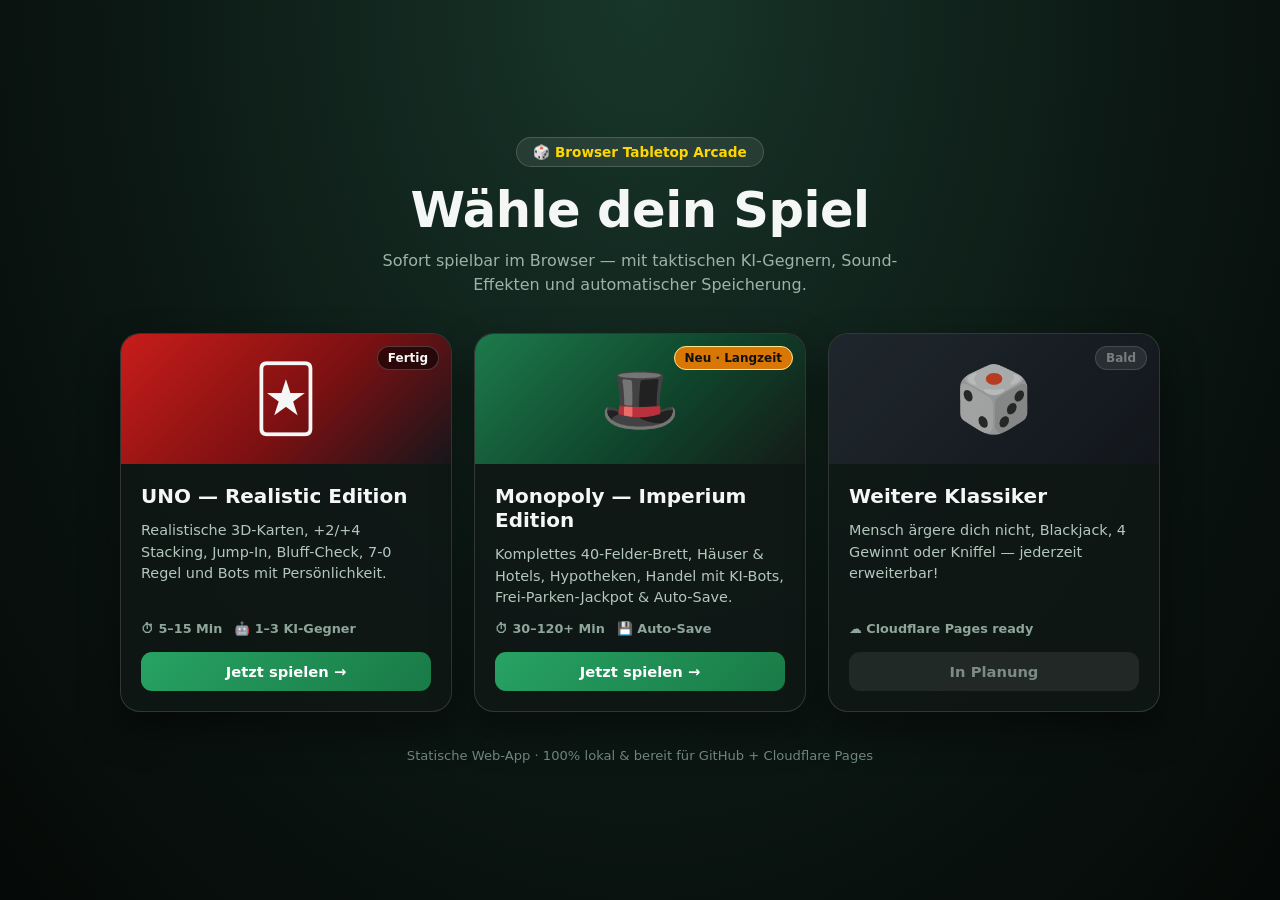
==== index.html @ 7bcfde2e "Initial Tabletop Arcade Hub with UNO and Monopoly" ====
<!DOCTYPE html>
<html lang="de">
<head>
    <meta charset="UTF-8">
    <meta name="viewport" content="width=device-width, initial-scale=1.0">
    <title>Tabletop Arcade — Spiele-Hub</title>
    <link rel="stylesheet" href="hub.css">
</head>
<body>
    <div class="hub-bg"></div>
    <main class="hub-container">
        <header class="hub-header">
            <div class="hub-pill">🎲 Browser Tabletop Arcade</div>
            <h1>Wähle dein Spiel</h1>
            <p class="hub-sub">Sofort spielbar im Browser — mit taktischen KI-Gegnern, Sound-Effekten und automatischer Speicherung.</p>
        </header>

        <section class="games-grid">
            <!-- UNO Card -->
            <a href="uno/index.html" class="game-card card-uno">
                <div class="game-banner">
                    <span class="game-emoji">🃏</span>
                    <span class="game-tag">Fertig</span>
                </div>
                <div class="game-body">
                    <h2>UNO — Realistic Edition</h2>
                    <p>Realistische 3D-Karten, +2/+4 Stacking, Jump-In, Bluff-Check, 7-0 Regel und Bots mit Persönlichkeit.</p>
                    <div class="game-meta">
                        <span>⏱ 5–15 Min</span>
                        <span>🤖 1–3 KI-Gegner</span>
                    </div>
                    <div class="play-btn">Jetzt spielen →</div>
                </div>
            </a>

            <!-- Monopoly Card -->
            <a href="monopoly/index.html" class="game-card card-monopoly">
                <div class="game-banner">
                    <span class="game-emoji">🎩</span>
                    <span class="game-tag tag-new">Neu · Langzeit</span>
                </div>
                <div class="game-body">
                    <h2>Monopoly — Imperium Edition</h2>
                    <p>Komplettes 40-Felder-Brett, Häuser &amp; Hotels, Hypotheken, Handel mit KI-Bots, Frei-Parken-Jackpot &amp; Auto-Save.</p>
                    <div class="game-meta">
                        <span>⏱ 30–120+ Min</span>
                        <span>💾 Auto-Save</span>
                    </div>
                    <div class="play-btn">Jetzt spielen →</div>
                </div>
            </a>

            <!-- Coming Soon Card -->
            <div class="game-card card-soon">
                <div class="game-banner">
                    <span class="game-emoji">🎲</span>
                    <span class="game-tag tag-soon">Bald</span>
                </div>
                <div class="game-body">
                    <h2>Weitere Klassiker</h2>
                    <p>Mensch ärgere dich nicht, Blackjack, 4 Gewinnt oder Kniffel — jederzeit erweiterbar!</p>
                    <div class="game-meta">
                        <span>☁️ Cloudflare Pages ready</span>
                    </div>
                    <div class="play-btn disabled">In Planung</div>
                </div>
            </div>
        </section>

        <footer class="hub-footer">
            <span>Statische Web-App · 100% lokal &amp; bereit für GitHub + Cloudflare Pages</span>
        </footer>
    </main>
</body>
</html>
---- hub.css ----
* {
    box-sizing: border-box;
    margin: 0;
    padding: 0;
}

body {
    min-height: 100vh;
    font-family: 'Segoe UI', system-ui, -apple-system, sans-serif;
    color: #f4f7f5;
    background: radial-gradient(ellipse at top, #18362a 0%, #0b1612 60%, #050907 100%);
    display: flex;
    align-items: center;
    justify-content: center;
    padding: 32px 20px;
}

.hub-container {
    width: 100%;
    max-width: 1040px;
    display: flex;
    flex-direction: column;
    gap: 36px;
}

.hub-header {
    text-align: center;
}

.hub-pill {
    display: inline-block;
    padding: 6px 16px;
    border-radius: 999px;
    background: rgba(255, 255, 255, 0.08);
    border: 1px solid rgba(255, 255, 255, 0.16);
    font-size: 0.85rem;
    font-weight: 700;
    color: #ffd700;
    margin-bottom: 14px;
}

.hub-header h1 {
    font-size: clamp(2.1rem, 4vw, 3.1rem);
    font-weight: 900;
    letter-spacing: -0.5px;
    margin-bottom: 10px;
}

.hub-sub {
    color: #9eb3a8;
    font-size: 1rem;
    max-width: 580px;
    margin: 0 auto;
    line-height: 1.5;
}

.games-grid {
    display: grid;
    grid-template-columns: repeat(auto-fit, minmax(290px, 1fr));
    gap: 22px;
}

.game-card {
    display: flex;
    flex-direction: column;
    text-decoration: none;
    color: inherit;
    border-radius: 20px;
    overflow: hidden;
    background: rgba(16, 24, 21, 0.86);
    border: 1px solid rgba(255, 255, 255, 0.14);
    box-shadow: 0 18px 40px rgba(0, 0, 0, 0.45);
    transition: transform 0.22s ease, box-shadow 0.22s ease, border-color 0.22s ease;
}

.game-card:hover:not(.card-soon) {
    transform: translateY(-6px);
    box-shadow: 0 26px 56px rgba(0, 0, 0, 0.6);
    border-color: rgba(255, 215, 0, 0.55);
}

.game-banner {
    position: relative;
    height: 130px;
    display: flex;
    align-items: center;
    justify-content: center;
    font-size: 4rem;
}

.card-uno .game-banner {
    background: linear-gradient(135deg, #c81d1a 0%, #7c1012 55%, #16161b 100%);
}

.card-monopoly .game-banner {
    background: linear-gradient(135deg, #1d7a4c 0%, #0f462c 55%, #141b18 100%);
}

.card-soon .game-banner {
    background: linear-gradient(135deg, #272d38 0%, #15181f 100%);
    opacity: 0.7;
}

.game-tag {
    position: absolute;
    top: 12px;
    right: 12px;
    padding: 4px 10px;
    border-radius: 999px;
    font-size: 0.75rem;
    font-weight: 800;
    background: rgba(0, 0, 0, 0.55);
    border: 1px solid rgba(255, 255, 255, 0.2);
}

.tag-new { background: #d97706; color: #111; border-color: #fde68a; }
.tag-soon { background: rgba(255, 255, 255, 0.12); color: #aaa; }

.game-body {
    flex: 1;
    display: flex;
    flex-direction: column;
    padding: 20px;
    gap: 12px;
}

.game-body h2 {
    font-size: 1.25rem;
    font-weight: 800;
}

.game-body p {
    font-size: 0.9rem;
    line-height: 1.5;
    color: #b4c7bd;
    flex: 1;
}

.game-meta {
    display: flex;
    gap: 12px;
    font-size: 0.8rem;
    color: #8fa69a;
    font-weight: 600;
}

.play-btn {
    margin-top: 4px;
    text-align: center;
    padding: 11px 16px;
    border-radius: 11px;
    background: linear-gradient(135deg, #27a363, #197a47);
    color: #fff;
    font-weight: 800;
    font-size: 0.92rem;
}

.play-btn.disabled {
    background: rgba(255, 255, 255, 0.08);
    color: #7c8c84;
}

.hub-footer {
    text-align: center;
    font-size: 0.82rem;
    color: #6e8579;
}
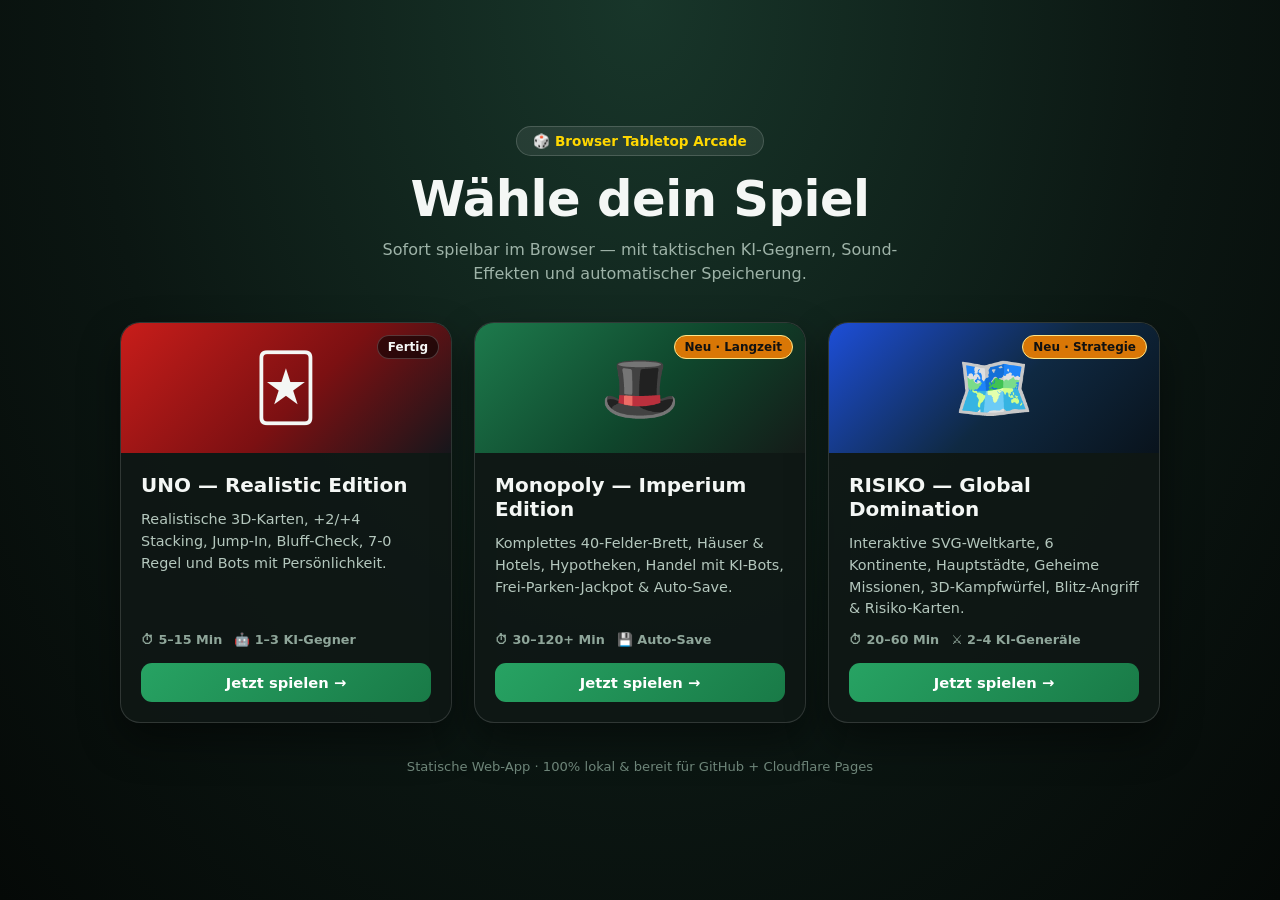
==== commit dd721776: "Add RISIKO Global Domination to Tabletop Arcade Hub" ====
--- a/index.html
+++ b/index.html
@@ -50,21 +50,22 @@
                 </div>
             </a>
 
-            <!-- Coming Soon Card -->
-            <div class="game-card card-soon">
+            <!-- RISIKO Card -->
+            <a href="risiko/index.html" class="game-card card-risiko">
                 <div class="game-banner">
-                    <span class="game-emoji">🎲</span>
-                    <span class="game-tag tag-soon">Bald</span>
+                    <span class="game-emoji">🗺️</span>
+                    <span class="game-tag tag-new">Neu · Strategie</span>
                 </div>
                 <div class="game-body">
-                    <h2>Weitere Klassiker</h2>
-                    <p>Mensch ärgere dich nicht, Blackjack, 4 Gewinnt oder Kniffel — jederzeit erweiterbar!</p>
+                    <h2>RISIKO — Global Domination</h2>
+                    <p>Interaktive SVG-Weltkarte, 6 Kontinente, Hauptstädte, Geheime Missionen, 3D-Kampfwürfel, Blitz-Angriff &amp; Risiko-Karten.</p>
                     <div class="game-meta">
-                        <span>☁️ Cloudflare Pages ready</span>
+                        <span>⏱ 20–60 Min</span>
+                        <span>⚔️ 2–4 KI-Generäle</span>
                     </div>
-                    <div class="play-btn disabled">In Planung</div>
+                    <div class="play-btn">Jetzt spielen →</div>
                 </div>
-            </div>
+            </a>
         </section>
 
         <footer class="hub-footer">
--- a/hub.css
+++ b/hub.css
@@ -96,6 +96,10 @@
     background: linear-gradient(135deg, #1d7a4c 0%, #0f462c 55%, #141b18 100%);
 }
 
+.card-risiko .game-banner {
+    background: linear-gradient(135deg, #1d4ed8 0%, #0f2942 55%, #09131c 100%);
+}
+
 .card-soon .game-banner {
     background: linear-gradient(135deg, #272d38 0%, #15181f 100%);
     opacity: 0.7;
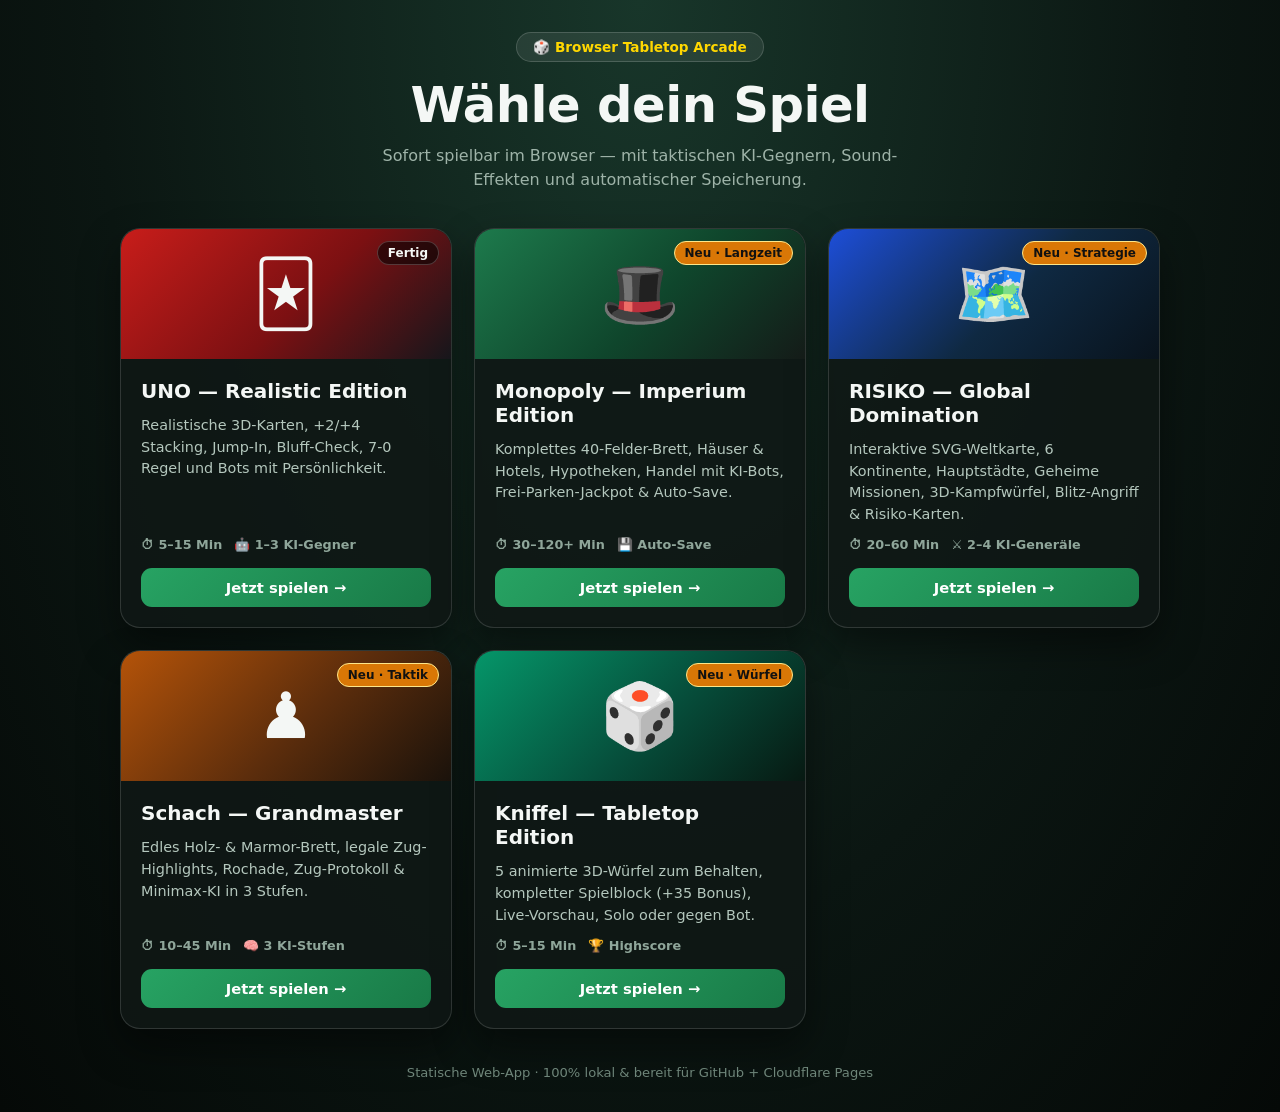
==== commit 3c802432: "Add Schach (Grandmaster Edition) and Kniffel (Tabletop Edition) to Hub" ====
--- a/index.html
+++ b/index.html
@@ -66,6 +66,40 @@
                     <div class="play-btn">Jetzt spielen →</div>
                 </div>
             </a>
+
+            <!-- Schach Card -->
+            <a href="schach/index.html" class="game-card card-chess">
+                <div class="game-banner">
+                    <span class="game-emoji">♟️</span>
+                    <span class="game-tag tag-new">Neu · Taktik</span>
+                </div>
+                <div class="game-body">
+                    <h2>Schach — Grandmaster</h2>
+                    <p>Edles Holz- &amp; Marmor-Brett, legale Zug-Highlights, Rochade, Zug-Protokoll &amp; Minimax-KI in 3 Stufen.</p>
+                    <div class="game-meta">
+                        <span>⏱ 10–45 Min</span>
+                        <span>🧠 3 KI-Stufen</span>
+                    </div>
+                    <div class="play-btn">Jetzt spielen →</div>
+                </div>
+            </a>
+
+            <!-- Kniffel Card -->
+            <a href="kniffel/index.html" class="game-card card-kniffel">
+                <div class="game-banner">
+                    <span class="game-emoji">🎲</span>
+                    <span class="game-tag tag-new">Neu · Würfel</span>
+                </div>
+                <div class="game-body">
+                    <h2>Kniffel — Tabletop Edition</h2>
+                    <p>5 animierte 3D-Würfel zum Behalten, kompletter Spielblock (+35 Bonus), Live-Vorschau, Solo oder gegen Bot.</p>
+                    <div class="game-meta">
+                        <span>⏱ 5–15 Min</span>
+                        <span>🏆 Highscore</span>
+                    </div>
+                    <div class="play-btn">Jetzt spielen →</div>
+                </div>
+            </a>
         </section>
 
         <footer class="hub-footer">
--- a/hub.css
+++ b/hub.css
@@ -100,6 +100,14 @@
     background: linear-gradient(135deg, #1d4ed8 0%, #0f2942 55%, #09131c 100%);
 }
 
+.card-chess .game-banner {
+    background: linear-gradient(135deg, #b45309 0%, #5c2d0c 55%, #1a120b 100%);
+}
+
+.card-kniffel .game-banner {
+    background: linear-gradient(135deg, #059669 0%, #064e3b 55%, #071912 100%);
+}
+
 .card-soon .game-banner {
     background: linear-gradient(135deg, #272d38 0%, #15181f 100%);
     opacity: 0.7;
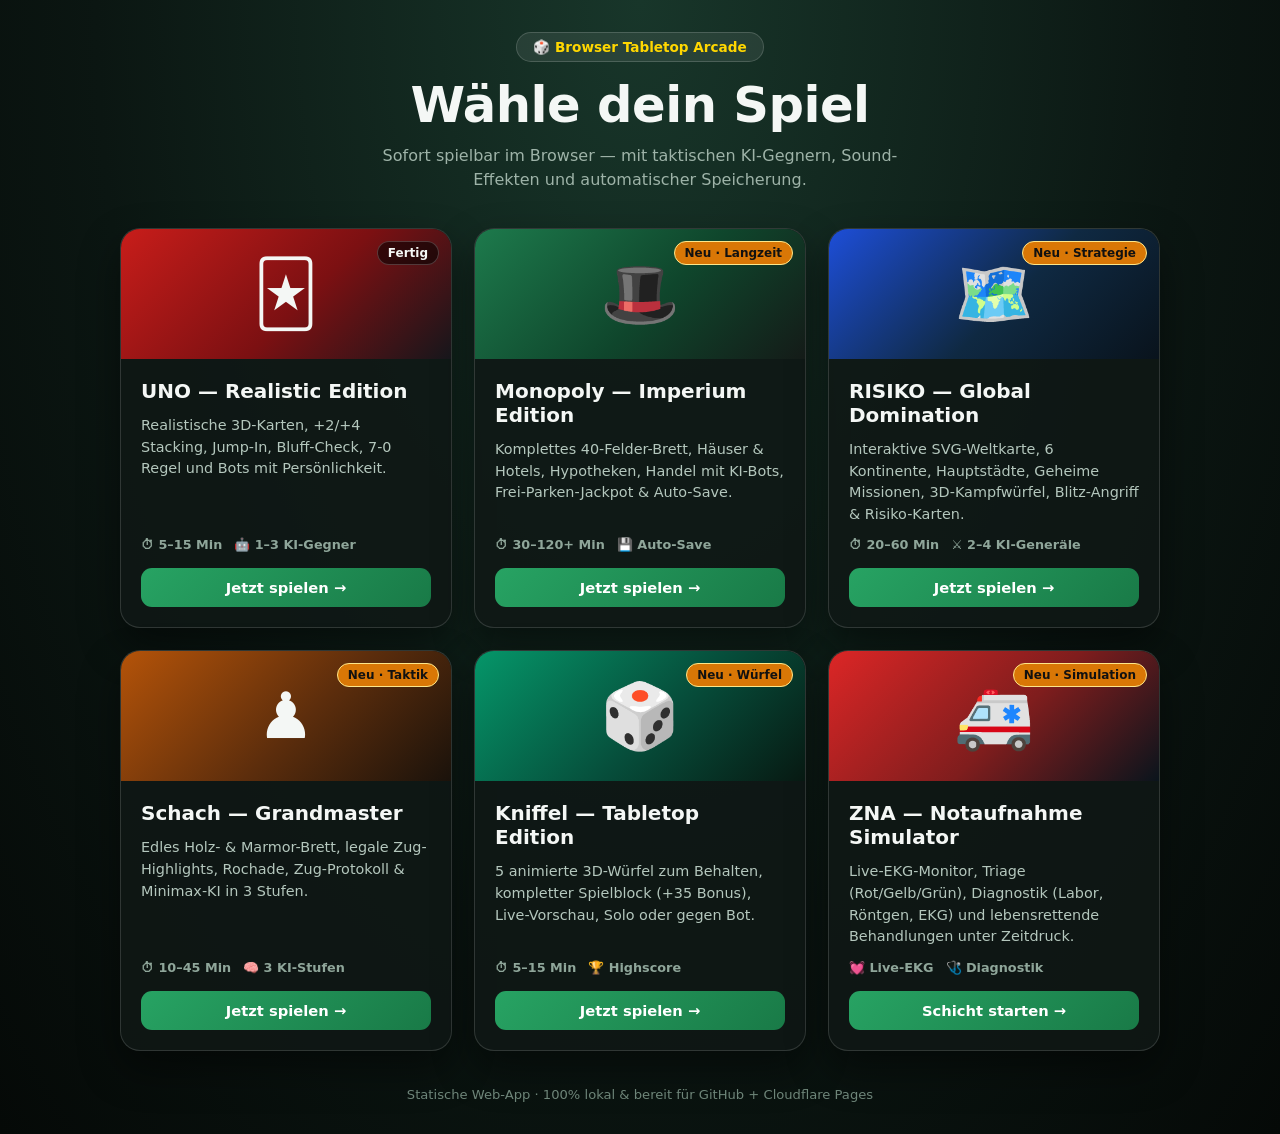
==== commit e0129046: "Add ZNA Notaufnahme Simulator with live ECG monitor, triage, diagnostics, and treatments" ====
--- a/index.html
+++ b/index.html
@@ -100,6 +100,23 @@
                     <div class="play-btn">Jetzt spielen →</div>
                 </div>
             </a>
+
+            <!-- Notaufnahme Simulator Card -->
+            <a href="notaufnahme/index.html" class="game-card card-er">
+                <div class="game-banner">
+                    <span class="game-emoji">🚑</span>
+                    <span class="game-tag tag-new">Neu · Simulation</span>
+                </div>
+                <div class="game-body">
+                    <h2>ZNA — Notaufnahme Simulator</h2>
+                    <p>Live-EKG-Monitor, Triage (Rot/Gelb/Grün), Diagnostik (Labor, Röntgen, EKG) und lebensrettende Behandlungen unter Zeitdruck.</p>
+                    <div class="game-meta">
+                        <span>💓 Live-EKG</span>
+                        <span>🩺 Diagnostik</span>
+                    </div>
+                    <div class="play-btn">Schicht starten →</div>
+                </div>
+            </a>
         </section>
 
         <footer class="hub-footer">
--- a/hub.css
+++ b/hub.css
@@ -108,6 +108,10 @@
     background: linear-gradient(135deg, #059669 0%, #064e3b 55%, #071912 100%);
 }
 
+.card-er .game-banner {
+    background: linear-gradient(135deg, #dc2626 0%, #7f1d1d 55%, #0a141c 100%);
+}
+
 .card-soon .game-banner {
     background: linear-gradient(135deg, #272d38 0%, #15181f 100%);
     opacity: 0.7;
